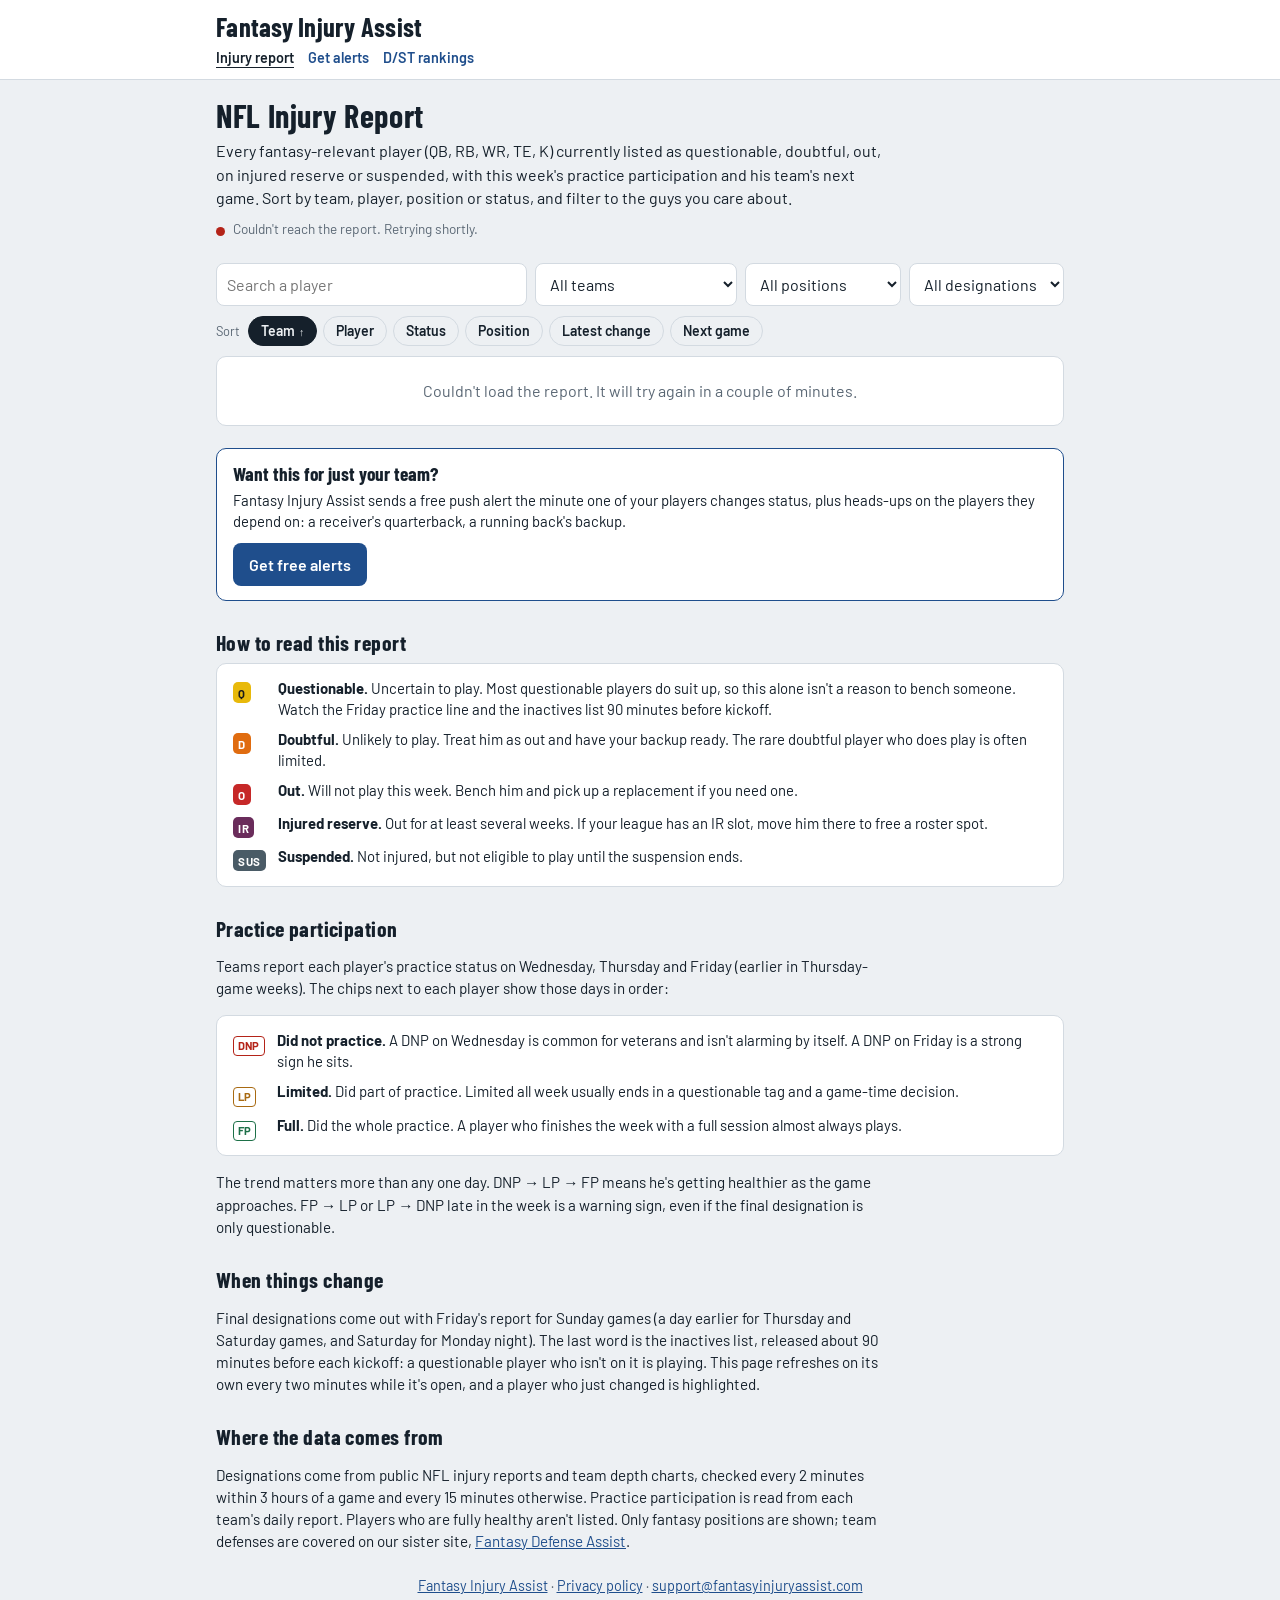
==== injuries.html @ 6bd16dbb "2.8.1" ====
<!DOCTYPE html>
<html lang="en">
<head>
<meta charset="utf-8">
<meta name="viewport" content="width=device-width, initial-scale=1, viewport-fit=cover">
<title>NFL Injury Report Today · Fantasy Injury Assist</title>
<meta name="description" content="Live NFL injury report for fantasy football: every questionable, doubtful, out and IR player, with practice participation and next game. Sort by team, player, position or status. Updates automatically.">
<link rel="canonical" href="https://fantasyinjuryassist.com/injuries.html">
<meta name="theme-color" content="#15202B">
<meta property="og:type" content="website">
<meta property="og:url" content="https://fantasyinjuryassist.com/injuries.html">
<meta property="og:title" content="NFL Injury Report · Fantasy Injury Assist">
<meta property="og:description" content="Every questionable, doubtful, out and IR fantasy player, with practice reports. Sort by team or player. Updates automatically.">
<meta property="og:image" content="https://fantasyinjuryassist.com/icons/og-image.png">
<meta property="og:image:width" content="1200">
<meta property="og:image:height" content="630">
<meta name="twitter:card" content="summary_large_image">
<meta name="google-adsense-account" content="ca-pub-5134360334819238">
<link rel="icon" type="image/svg+xml" href="icons/logo.svg">
<link rel="icon" type="image/png" href="icons/icon-96.png">
<link rel="apple-touch-icon" href="icons/apple-touch-icon.png">
<link rel="preconnect" href="https://fonts.googleapis.com">
<link rel="preconnect" href="https://fonts.gstatic.com" crossorigin>
<link href="https://fonts.googleapis.com/css2?family=Barlow+Condensed:wght@600;700&family=Barlow:wght@400;500;600&display=swap" rel="stylesheet">
<link rel="stylesheet" href="app.css">
<style>
  body{padding-bottom:24px}
  .wide{max-width:880px}
  .titlebar a{color:inherit;text-decoration:none}
  .topnav{display:flex;gap:14px;font-size:.9rem;font-weight:600;padding:0 0 10px}
  .topnav a{text-decoration:none}
  .topnav a[aria-current]{color:var(--ink);text-decoration:underline;text-underline-offset:4px}
  .ir-head h2{font-size:2rem;margin:18px 0 6px}
  .ir-head p{margin:0 0 10px;max-width:42em}
  .live{display:flex;align-items:center;gap:8px;font-size:.85rem;color:var(--muted);margin:6px 0 12px;flex-wrap:wrap}
  .dot{width:9px;height:9px;border-radius:50%;background:var(--act);flex:none}
  .dot.stale{background:var(--q)}
  .dot.err{background:var(--out)}
  .counts{display:flex;gap:6px;flex-wrap:wrap;margin:0 0 12px}
  .count{display:flex;align-items:center;gap:6px;background:var(--surface);border:1px solid var(--line);border-radius:8px;padding:5px 9px 5px 6px;font-size:.85rem;font-weight:600}
  .controls{display:grid;grid-template-columns:1fr 1fr;gap:8px;margin-bottom:8px}
  .controls input,.controls select{width:100%;padding:9px 10px;border:1.5px solid var(--line);border-radius:8px;background:var(--surface)}
  .controls .full{grid-column:1/-1}
  @media (min-width:700px){.controls{grid-template-columns:2fr 1.3fr 1fr 1fr}.controls .full{grid-column:auto}}
  .sortbar{display:flex;gap:6px;overflow-x:auto;padding:2px 0 10px;scrollbar-width:none;align-items:center}
  .sortbar::-webkit-scrollbar{display:none}
  .sortbar .lbl{font-size:.8rem;color:var(--muted);flex:none;margin-right:2px}
  .sortbar button{flex:none;border:1.5px solid var(--line);background:transparent;border-radius:999px;padding:4px 12px;font-weight:600;font-size:.88rem;white-space:nowrap}
  .sortbar button[aria-pressed="true"]{background:var(--ink);color:var(--bg);border-color:var(--ink)}
  .sortbar button .ar{display:inline-block;margin-left:4px;font-size:.75em}
  .list .grp{padding:8px 14px;background:var(--surface2);border-top:1px solid var(--line);font:700 1rem/1.1 var(--cond);letter-spacing:.03em;display:flex;justify-content:space-between;align-items:baseline}
  .list .grp:first-child{border-top:0;border-radius:10px 10px 0 0}
  .list .grp small{font:500 .78rem var(--body);color:var(--muted);letter-spacing:0}
  .pr{display:grid;grid-template-columns:auto 1fr auto;gap:2px 12px;align-items:center;padding:10px 14px;border-top:1px solid var(--line)}
  .list > .pr:first-child{border-top:0}
  .pr .nm{font-weight:600;line-height:1.2}
  .pr .nm small{font-weight:500;color:var(--muted);margin-left:4px}
  .pr .meta{grid-column:2/4;font-size:.82rem;color:var(--muted);display:flex;gap:10px;flex-wrap:wrap}
  .pr .when{font-size:.78rem;color:var(--muted);text-align:right;white-space:nowrap}
  .pr .st{grid-row:1/3}
  .pc{display:inline-flex;gap:3px}
  .pc span{font-size:.7rem;font-weight:700;border:1.5px solid var(--line);border-radius:4px;padding:1px 4px;letter-spacing:.02em}
  .pc .DNP{border-color:var(--out);color:var(--out)}
  .pc .LP{border-color:var(--q);color:var(--q)}
  .pc .FP{border-color:var(--act);color:var(--act)}
  .pr.fresh{animation:fresh 4s ease-out}
  @keyframes fresh{0%{background:color-mix(in srgb,var(--q) 28%,transparent)}100%{background:transparent}}
  .newtag{font-size:.65rem;font-weight:700;letter-spacing:.06em;color:var(--brand);border:1.5px solid var(--brand);border-radius:4px;padding:0 4px;margin-left:6px;vertical-align:1px}
  .empty{padding:22px 14px;text-align:center;color:var(--muted)}
  .legend{display:grid;gap:8px}
  .legend dl{margin:0;display:grid;grid-template-columns:auto 1fr;gap:8px 12px;align-items:start}
  .legend dt{padding-top:2px}
  .legend dd{margin:0;font-size:.93rem}
  .ctabox{background:var(--surface);border:1.5px solid var(--brand);border-radius:10px;padding:14px 16px;margin:22px 0}
  .ctabox h3{font:700 1.2rem/1.1 var(--cond);margin:0 0 6px}
  .ctabox p{margin:0 0 10px;font-size:.93rem}
  .ctabox .btn{text-decoration:none;display:inline-block}
  .prose p{font-size:.95rem;max-width:44em}
</style>
</head>
<body>
<header>
  <div class="wrap wide">
    <div class="titlebar"><h1><a href="./">Fantasy Injury Assist</a></h1></div>
    <nav class="topnav" aria-label="Site">
      <a href="injuries.html" aria-current="page">Injury report</a>
      <a href="./">Get alerts</a>
      <a href="https://fantasydefenseassist.com/">D/ST rankings</a>
    </nav>
  </div>
</header>

<main class="wrap wide">
  <section class="ir-head">
    <h2>NFL Injury Report</h2>
    <p>Every fantasy-relevant player (QB, RB, WR, TE, K) currently listed as questionable, doubtful, out, on injured reserve or suspended, with this week's practice participation and his team's next game. Sort by team, player, position or status, and filter to the guys you care about.</p>
    <div class="live" id="live"><span class="dot" id="dot"></span><span id="liveText">Loading the latest report…</span></div>
  </section>

  <div class="counts" id="counts" aria-label="Players by designation"></div>

  <div class="controls" role="search">
    <input id="q" class="full" type="search" placeholder="Search a player" aria-label="Search a player" autocomplete="off">
    <select id="team" aria-label="Team"><option value="">All teams</option></select>
    <select id="pos" aria-label="Position">
      <option value="">All positions</option><option>QB</option><option>RB</option><option>WR</option><option>TE</option><option>K</option>
    </select>
    <select id="status" aria-label="Designation">
      <option value="">All designations</option>
      <option value="GAME">Game-time (Q / D / O)</option>
      <option value="Q">Questionable</option><option value="D">Doubtful</option><option value="O">Out</option>
      <option value="IR">Injured reserve</option><option value="SUS">Suspended</option>
    </select>
  </div>

  <div class="sortbar" id="sortbar" role="group" aria-label="Sort by">
    <span class="lbl">Sort</span>
    <button data-sort="team">Team</button>
    <button data-sort="name">Player</button>
    <button data-sort="status">Status</button>
    <button data-sort="pos">Position</button>
    <button data-sort="since">Latest change</button>
    <button data-sort="game">Next game</button>
  </div>

  <div class="panel list" id="list" aria-live="polite"><div class="empty">Loading…</div></div>
  <noscript><p class="sub" style="margin-top:10px">The live report needs JavaScript turned on. The guide below explains every designation.</p></noscript>
  <p class="hint" id="shown"></p>

  <div class="ctabox">
    <h3>Want this for just your team?</h3>
    <p>Fantasy Injury Assist sends a free push alert the minute one of your players changes status, plus heads-ups on the players they depend on: a receiver's quarterback, a running back's backup.</p>
    <a class="btn" href="./">Get free alerts</a>
  </div>

  <section class="landing prose" aria-labelledby="howTitle" style="display:block">
    <h2 class="lh" id="howTitle">How to read this report</h2>
    <div class="legend panel" style="padding:14px 16px">
      <dl>
        <dt><span class="st Q sm">Q</span></dt><dd><b>Questionable.</b> Uncertain to play. Most questionable players do suit up, so this alone isn't a reason to bench someone. Watch the Friday practice line and the inactives list 90 minutes before kickoff.</dd>
        <dt><span class="st D sm">D</span></dt><dd><b>Doubtful.</b> Unlikely to play. Treat him as out and have your backup ready. The rare doubtful player who does play is often limited.</dd>
        <dt><span class="st O sm">O</span></dt><dd><b>Out.</b> Will not play this week. Bench him and pick up a replacement if you need one.</dd>
        <dt><span class="st IR sm">IR</span></dt><dd><b>Injured reserve.</b> Out for at least several weeks. If your league has an IR slot, move him there to free a roster spot.</dd>
        <dt><span class="st SUS sm">SUS</span></dt><dd><b>Suspended.</b> Not injured, but not eligible to play until the suspension ends.</dd>
      </dl>
    </div>

    <h2 class="lh">Practice participation</h2>
    <p>Teams report each player's practice status on Wednesday, Thursday and Friday (earlier in Thursday-game weeks). The chips next to each player show those days in order:</p>
    <div class="legend panel" style="padding:14px 16px">
      <dl>
        <dt><span class="pc"><span class="DNP">DNP</span></span></dt><dd><b>Did not practice.</b> A DNP on Wednesday is common for veterans and isn't alarming by itself. A DNP on Friday is a strong sign he sits.</dd>
        <dt><span class="pc"><span class="LP">LP</span></span></dt><dd><b>Limited.</b> Did part of practice. Limited all week usually ends in a questionable tag and a game-time decision.</dd>
        <dt><span class="pc"><span class="FP">FP</span></span></dt><dd><b>Full.</b> Did the whole practice. A player who finishes the week with a full session almost always plays.</dd>
      </dl>
    </div>
    <p>The trend matters more than any one day. DNP → LP → FP means he's getting healthier as the game approaches. FP → LP or LP → DNP late in the week is a warning sign, even if the final designation is only questionable.</p>

    <h2 class="lh">When things change</h2>
    <p>Final designations come out with Friday's report for Sunday games (a day earlier for Thursday and Saturday games, and Saturday for Monday night). The last word is the inactives list, released about 90 minutes before each kickoff: a questionable player who isn't on it is playing. This page refreshes on its own every two minutes while it's open, and a player who just changed is highlighted.</p>

    <h2 class="lh">Where the data comes from</h2>
    <p>Designations come from public NFL injury reports and team depth charts, checked every 2 minutes within 3 hours of a game and every 15 minutes otherwise. Practice participation is read from each team's daily report. Players who are fully healthy aren't listed. Only fantasy positions are shown; team defenses are covered on our sister site, <a href="https://fantasydefenseassist.com/">Fantasy Defense Assist</a>.</p>
  </section>

  <aside class="adwrap" id="adbox" hidden aria-label="Advertisement"></aside>

  <p class="foot sub"><a href="./">Fantasy Injury Assist</a> · <a href="privacy.html">Privacy policy</a> · <a href="mailto:support@fantasyinjuryassist.com">support@fantasyinjuryassist.com</a></p>
</main>

<script src="config.js"></script>
<script src="injuries.js"></script>
</body>
</html>
---- app.css ----
:root{
  --bg:#EDF0F3; --surface:#FFFFFF; --surface2:#F6F8FA; --ink:#15202B; --muted:#5A6774; --line:#D3DAE1;
  --brand:#1F4E8C; --brand-ink:#FFFFFF;
  --act:#1D7048; --q:#A86A12; --d:#B8511C; --out:#B42318; --ir:#6A2C5B; --sus:#3F4A55;
  --cond:"Barlow Condensed","Arial Narrow","Roboto Condensed",sans-serif;
  --body:"Barlow","Segoe UI",Roboto,Helvetica,Arial,sans-serif;
}
@media (prefers-color-scheme: dark){
  :root{
    --bg:#0E151D; --surface:#16202B; --surface2:#1B2733; --ink:#E5ECF2; --muted:#94A2B0; --line:#293746;
    --brand:#7FAFE6; --brand-ink:#0E151D;
    --act:#4FBF86; --q:#E0A93F; --d:#EB8750; --out:#F2685C; --ir:#C98AB9; --sus:#A7B3BF;
  }
}
*{box-sizing:border-box}
html,body{margin:0}
body{background:var(--bg);color:var(--ink);font:16px/1.45 var(--body);padding-bottom:calc(84px + env(safe-area-inset-bottom));-webkit-font-smoothing:antialiased}
button,input,select{font:inherit;color:inherit}
button{cursor:pointer}
a{color:var(--brand)}
:focus-visible{outline:3px solid var(--brand);outline-offset:2px}
[hidden]{display:none!important}
.wrap{max-width:640px;margin:0 auto;padding:0 16px}
header{background:var(--surface);border-bottom:1px solid var(--line);position:sticky;top:0;z-index:5;padding-top:env(safe-area-inset-top)}
.titlebar{display:flex;align-items:baseline;justify-content:space-between;padding:14px 0 8px}
h1{font:700 1.65rem/1 var(--cond);letter-spacing:.01em;margin:0}
.ver{font-size:.75rem;color:var(--muted)}
.tabs{display:flex;gap:6px;overflow-x:auto;padding:4px 0 10px;scrollbar-width:none}
.tabs::-webkit-scrollbar{display:none}
.tabs:empty{display:none}
.tab{flex:none;border:1.5px solid var(--line);background:transparent;border-radius:999px;padding:5px 14px;font-weight:600;font-size:.92rem;white-space:nowrap}
.tab[aria-selected="true"]{background:var(--ink);color:var(--bg);border-color:var(--ink)}
.tab.add{border-style:dashed;color:var(--muted)}
main{padding-top:14px}
h2{font:700 1.15rem/1.1 var(--cond);margin:22px 0 8px;letter-spacing:.02em}
h2:first-child{margin-top:4px}
.sub{color:var(--muted);font-size:.9rem;margin:0 0 10px}
.panel{background:var(--surface);border:1px solid var(--line);border-radius:10px}
.row{display:flex;gap:12px;align-items:center;padding:12px 14px;border-top:1px solid var(--line);width:100%;text-align:left;background:none;border-left:0;border-right:0;border-bottom:0}
.panel > .row:first-child{border-top:0}
.row.player{align-items:flex-start}
.who{flex:1;min-width:0}
.name{font-weight:600;line-height:1.2}
.meta{color:var(--muted);font-size:.85rem}
.links{margin-top:6px;display:grid;gap:4px}
.link{display:flex;align-items:center;gap:8px;font-size:.88rem;color:var(--muted)}
.link .arrow{font-family:var(--cond);font-weight:700;color:var(--ink);opacity:.55}
.link b{color:var(--ink);font-weight:500}
.tag{font-size:.75rem;border:1px solid var(--line);border-radius:4px;padding:0 5px;color:var(--muted);white-space:nowrap}
/* status badges: solid fill + letter, so color and shape both carry the meaning */
.st{font:700 .85rem/1 var(--body);letter-spacing:.06em;min-width:2.3em;text-align:center;padding:6px 7px 5px;border-radius:5px;border:0;color:#fff;flex:none}
.st.ACT{background:#1E8A54}
.st.Q{background:#E8B90B;color:#1B1B1B}
.st.D{background:#E06C10}
.st.O{background:#C62828}
.st.IR{background:#6A2C5B}
.st.SUS{background:#4A5B66}
.st.T{background:transparent;color:var(--muted);border:1.5px solid var(--line)}
.st.sm{font-size:.72rem;padding:4px 5px 3px;min-width:2.1em}
.btn{border:0;border-radius:8px;padding:10px 16px;font-weight:600;background:var(--brand);color:var(--brand-ink)}
.btn.ghost{background:transparent;color:var(--ink);border:1.5px solid var(--line)}
.btn.danger{background:transparent;color:var(--out);border:1.5px solid var(--out)}
.btn.small{padding:6px 11px;font-size:.88rem}
.btn[disabled]{opacity:.5;cursor:default}
.actions{display:flex;gap:8px;flex-wrap:wrap;margin:12px 0}
.empty{padding:28px 18px;text-align:center}
.empty p{margin:0 0 14px;color:var(--muted)}
label.f{display:block;font-size:.85rem;font-weight:600;margin:12px 0 4px}
input[type=text],input[type=email],input[type=time],input[type=search],select{width:100%;padding:9px 10px;border:1.5px solid var(--line);border-radius:8px;background:var(--surface2)}
.grid2{display:grid;grid-template-columns:1fr 1fr;gap:8px}
.hint{font-size:.8rem;color:var(--muted);margin-top:4px}
.err{color:var(--out);font-size:.88rem;margin-top:6px}
.seg{display:flex;border:1.5px solid var(--line);border-radius:8px;overflow:hidden}
.seg button{flex:1;border:0;background:transparent;padding:8px 6px;font-weight:600;font-size:.9rem;border-left:1.5px solid var(--line)}
.seg button:first-child{border-left:0}
.seg button[aria-pressed="true"]{background:var(--ink);color:var(--bg)}
.setting{padding:14px}
.setting + .setting{border-top:1px solid var(--line)}
.setting .top{display:flex;justify-content:space-between;align-items:center;gap:12px}
.setting .t{font-weight:600}
.switch{appearance:none;-webkit-appearance:none;width:46px;height:28px;border-radius:999px;background:var(--line);position:relative;flex:none;cursor:pointer;border:0;margin:0}
.switch::after{content:"";position:absolute;top:3px;left:3px;width:22px;height:22px;border-radius:50%;background:#fff;transition:left .15s}
.switch:checked{background:var(--brand)}
.switch:checked::after{left:21px}
.tx{display:flex;align-items:center;gap:12px;margin-top:10px}
.tx output{font:700 1.5rem/1 var(--cond);min-width:3.6em}
input[type=range]{flex:1;accent-color:var(--brand)}
.alert{padding:12px 14px;border-top:1px solid var(--line)}
.alert:first-child{border-top:0}
.alert .head{display:flex;gap:10px;align-items:center}
.alert .ttl{font-weight:600;flex:1}
.alert .time{font-size:.78rem;color:var(--muted);white-space:nowrap}
.alert ul{margin:6px 0 0;padding-left:0;list-style:none;display:grid;gap:4px}
.alert li{font-size:.92rem}
.alert li .tm{font-weight:600}
.held{font-size:.78rem;color:var(--muted);margin-top:4px}
.bannerbox{margin-top:12px;padding:12px 14px;border-radius:10px;border:1.5px solid var(--brand);background:var(--surface);display:flex;gap:12px;align-items:center;justify-content:space-between}
.results{margin-top:8px;max-height:300px;overflow-y:auto}
.results .row{padding:9px 10px}
nav.bottom{position:fixed;left:0;right:0;bottom:0;background:var(--surface);border-top:1px solid var(--line);padding-bottom:env(safe-area-inset-bottom);z-index:5}
nav.bottom .wrap{display:flex}
nav.bottom button{flex:1;background:none;border:0;padding:12px 4px 14px;font:600 1rem/1 var(--cond);letter-spacing:.03em;color:var(--muted);position:relative}
nav.bottom button[aria-current="page"]{color:var(--ink)}
nav.bottom button[aria-current="page"]::before{content:"";position:absolute;top:0;left:25%;right:25%;height:3px;background:var(--ink);border-radius:0 0 3px 3px}
dialog{border:0;border-radius:14px;padding:0;width:min(560px,calc(100% - 24px));max-height:calc(100% - 40px);background:var(--surface);color:var(--ink)}
dialog::backdrop{background:rgba(10,15,20,.55)}
.dlg{padding:18px 18px 16px}
.dlg h3{font:700 1.3rem/1.1 var(--cond);margin:0 0 4px;padding-right:30px}
.dlg .close{float:right;background:none;border:0;font-size:1.5rem;line-height:1;color:var(--muted);padding:2px 6px}
.toast{position:fixed;left:50%;top:10px;transform:translate(-50%,-160%);width:min(440px,calc(100% - 20px));background:var(--ink);color:var(--bg);border-radius:14px;padding:12px 14px;z-index:20;transition:transform .35s cubic-bezier(.2,.8,.2,1)}
.toast.show{transform:translate(-50%,0)}
.toast .ttl{font-weight:600}
.toast .body{font-size:.9rem}
.note{font-size:.88rem;color:var(--muted);padding:12px 14px}
@media (prefers-reduced-motion: reduce){.toast,.switch::after{transition:none}}
/* lineup grid: slot | player | status */
.lineup{overflow:visible}
.lrow{display:grid;grid-template-columns:88px 1fr 44px 34px;gap:8px;align-items:start;padding:7px 10px;border-top:1px solid var(--line)}
.lrow:first-child{border-top:0}
.lrow .slotsel{padding:8px 6px;font:700 .9rem/1 var(--cond);letter-spacing:.03em}
.lname{position:relative;min-width:0}
.lname input{padding:8px 10px}
.pbtn{display:block;width:100%;text-align:left;background:none;border:0;padding:6px 2px;min-height:36px}
.pbtn .name{font-weight:600}
.lk{display:block;font-size:.8rem;color:var(--muted);margin-top:2px}
.lst{display:flex;justify-content:flex-end;padding-top:5px}
.gres{position:absolute;left:0;right:0;top:calc(100% + 4px);z-index:4;max-height:260px;overflow-y:auto;box-shadow:0 8px 24px rgba(0,0,0,.18)}
.gres .row{padding:8px 10px}
.addrow{justify-content:center;color:var(--brand);font-weight:600}
/* snappier taps */
button,select,input,a{touch-action:manipulation;-webkit-tap-highlight-color:transparent}
.btn:active,.tab:active,.row:active,.pbtn:active,.seg button:active{opacity:.65}
.busy{opacity:.6;pointer-events:none}
.btn.busy::after{content:"";display:inline-block;width:.8em;height:.8em;margin-left:.5em;border:2px solid currentColor;border-right-color:transparent;border-radius:50%;vertical-align:-1px;animation:spin .7s linear infinite}
@keyframes spin{to{transform:rotate(360deg)}}
/* sign-in sent */
.sent{text-align:center}
.sent .check{width:52px;height:52px;margin:6px auto 4px;border-radius:50%;border:3px solid var(--act);color:var(--act);font:700 1.7rem/46px var(--body)}
.sent .actions{justify-content:center}
@media (prefers-reduced-motion: reduce){.btn.busy::after{animation:none}}
/* injury notes */
.pnote{display:block;margin-top:8px;padding:9px 11px;background:var(--surface2);border-left:3px solid var(--line);border-radius:0 8px 8px 0;font-size:.9rem;line-height:1.35}
.pnote .when{display:block;margin-top:4px;font-size:.75rem;color:var(--muted)}
.rnote{display:block;margin-top:3px;font-size:.78rem;line-height:1.3;color:var(--muted)}
.linkrow{align-items:flex-start}
.linkrow .pnote{margin-top:6px}
/* league sync */
.syncbar{font-size:.85rem;color:var(--muted);margin:0 2px 10px;line-height:1.5}
.syncbar .warn,.note .warn,.syncbar.warn{color:var(--out)}
.linkbtn{background:none;border:0;padding:0 2px;color:var(--brand);font-weight:600;font-size:inherit;text-decoration:underline}
.lineup.locked .slotsel{opacity:.85;cursor:default;background:transparent}
.howto{margin-top:12px;font-size:.88rem}
.howto summary{cursor:pointer;color:var(--brand);font-weight:600}
.howto ol{padding-left:20px;margin:8px 0}
.howto li{margin:4px 0}
.stepnum{margin:16px 0 2px;font:700 .8rem/1 var(--body);letter-spacing:.06em;text-transform:uppercase;color:var(--muted)}
.tipbox{margin:6px 0 4px;padding:10px 12px;border-radius:8px;background:var(--surface2);font-size:.88rem}
.warnbox{margin:6px 0 4px;padding:10px 12px;border-radius:8px;border:1.5px solid var(--out);font-size:.88rem}
.howto p{margin:6px 0;font-size:.88rem}
.otp{font:600 1.4rem/1 var(--body);letter-spacing:.3em;text-align:center}
/* practice participation */
.prac{display:block;margin-top:5px;font-size:.82rem;color:var(--muted)}
.prac b{font-weight:700;color:var(--ink)}
.prac .p-DNP{color:var(--out)}
.prac .p-LP{color:var(--d)}
.prac .p-FP{color:var(--act)}

/* 2.6.0: spam reminder, alert day headers, older-alerts expander */
.spam{margin:14px 0 10px;padding:12px 14px;border:2px solid var(--q);border-radius:10px;background:var(--surface2);text-align:left;font-size:.92rem;line-height:1.4}
.spam b:first-child{display:block;font-size:1rem;margin-bottom:3px}
.dayhead{padding:10px 14px 6px;font:700 .82rem/1 var(--cond);letter-spacing:.06em;text-transform:uppercase;color:var(--muted);background:var(--surface2);border-top:1px solid var(--line)}
.panel > .dayhead:first-child{border-top:0;border-radius:10px 10px 0 0}
.dayhead + .alert{border-top:0}
.older{display:block;width:100%;padding:12px 14px;border:0;border-top:1px solid var(--line);background:none;color:var(--brand);font-weight:600;text-align:center;border-radius:0 0 10px 10px}

/* 2.7.0: public landing page (hidden once signed in) and the website ad slot */
.in .landing{display:none}
.hero{padding-top:18px}
.hero .kicker{margin:0;font:700 .85rem/1 var(--cond);letter-spacing:.08em;text-transform:uppercase;color:var(--brand)}
.hero h2{font:700 2.6rem/1 var(--cond);margin:6px 0 10px;letter-spacing:.01em}
.hero .lead{font-size:1.08rem;margin:0 0 16px;max-width:36em}
.cta{display:flex;gap:10px;flex-wrap:wrap;margin-bottom:18px}
.cta .btn,.feat .btn{text-decoration:none;display:inline-block}
.demo{max-width:560px}
.demo .alert:first-child{border-top:0}
.landing .lh{font-size:1.35rem;margin-top:30px}
.features{display:grid;grid-template-columns:repeat(auto-fit,minmax(240px,1fr));gap:12px}
.feat{background:var(--surface);border:1px solid var(--line);border-radius:10px;padding:14px 16px}
.feat h3{font:700 1.1rem/1.1 var(--cond);margin:0 0 6px;letter-spacing:.02em}
.feat p{margin:0 0 8px;font-size:.93rem}
.feat p:last-child{margin-bottom:0}
.steps{margin:0;padding-left:22px;display:grid;gap:6px}
.faq details{background:var(--surface);border:1px solid var(--line);border-radius:10px;padding:0 14px;margin-bottom:8px}
.faq summary{padding:12px 0;font-weight:600;cursor:pointer}
.faq details p{margin:0 0 12px;font-size:.93rem}
.foot{margin:24px 0 8px;text-align:center}
.adwrap{margin-top:22px;margin-bottom:8px;min-height:0}
.adlabel{font-size:.7rem;letter-spacing:.08em;text-transform:uppercase;color:var(--muted);text-align:center;margin-bottom:4px}

/* 2.7.2: sister-site line at the bottom of the app (signed in only) */
.xpromo{display:none;margin:22px auto 8px;text-align:center;font-size:.85rem;color:var(--muted)}
.in .xpromo{display:block}

/* 2.8.0: per-player snooze bell */
.bell{display:flex;align-items:center;justify-content:center;width:34px;height:36px;margin-top:2px;padding:0;border:0;border-radius:8px;background:none;color:var(--muted);cursor:pointer}
.bell:hover{background:var(--surface2)}
.bell:active{opacity:.65}
.bell:focus-visible{outline:2px solid var(--brand);outline-offset:1px}
.bell.off{color:var(--ink)}
.lrow.quiet .pbtn .name,.lrow.quiet .lst{opacity:.55}
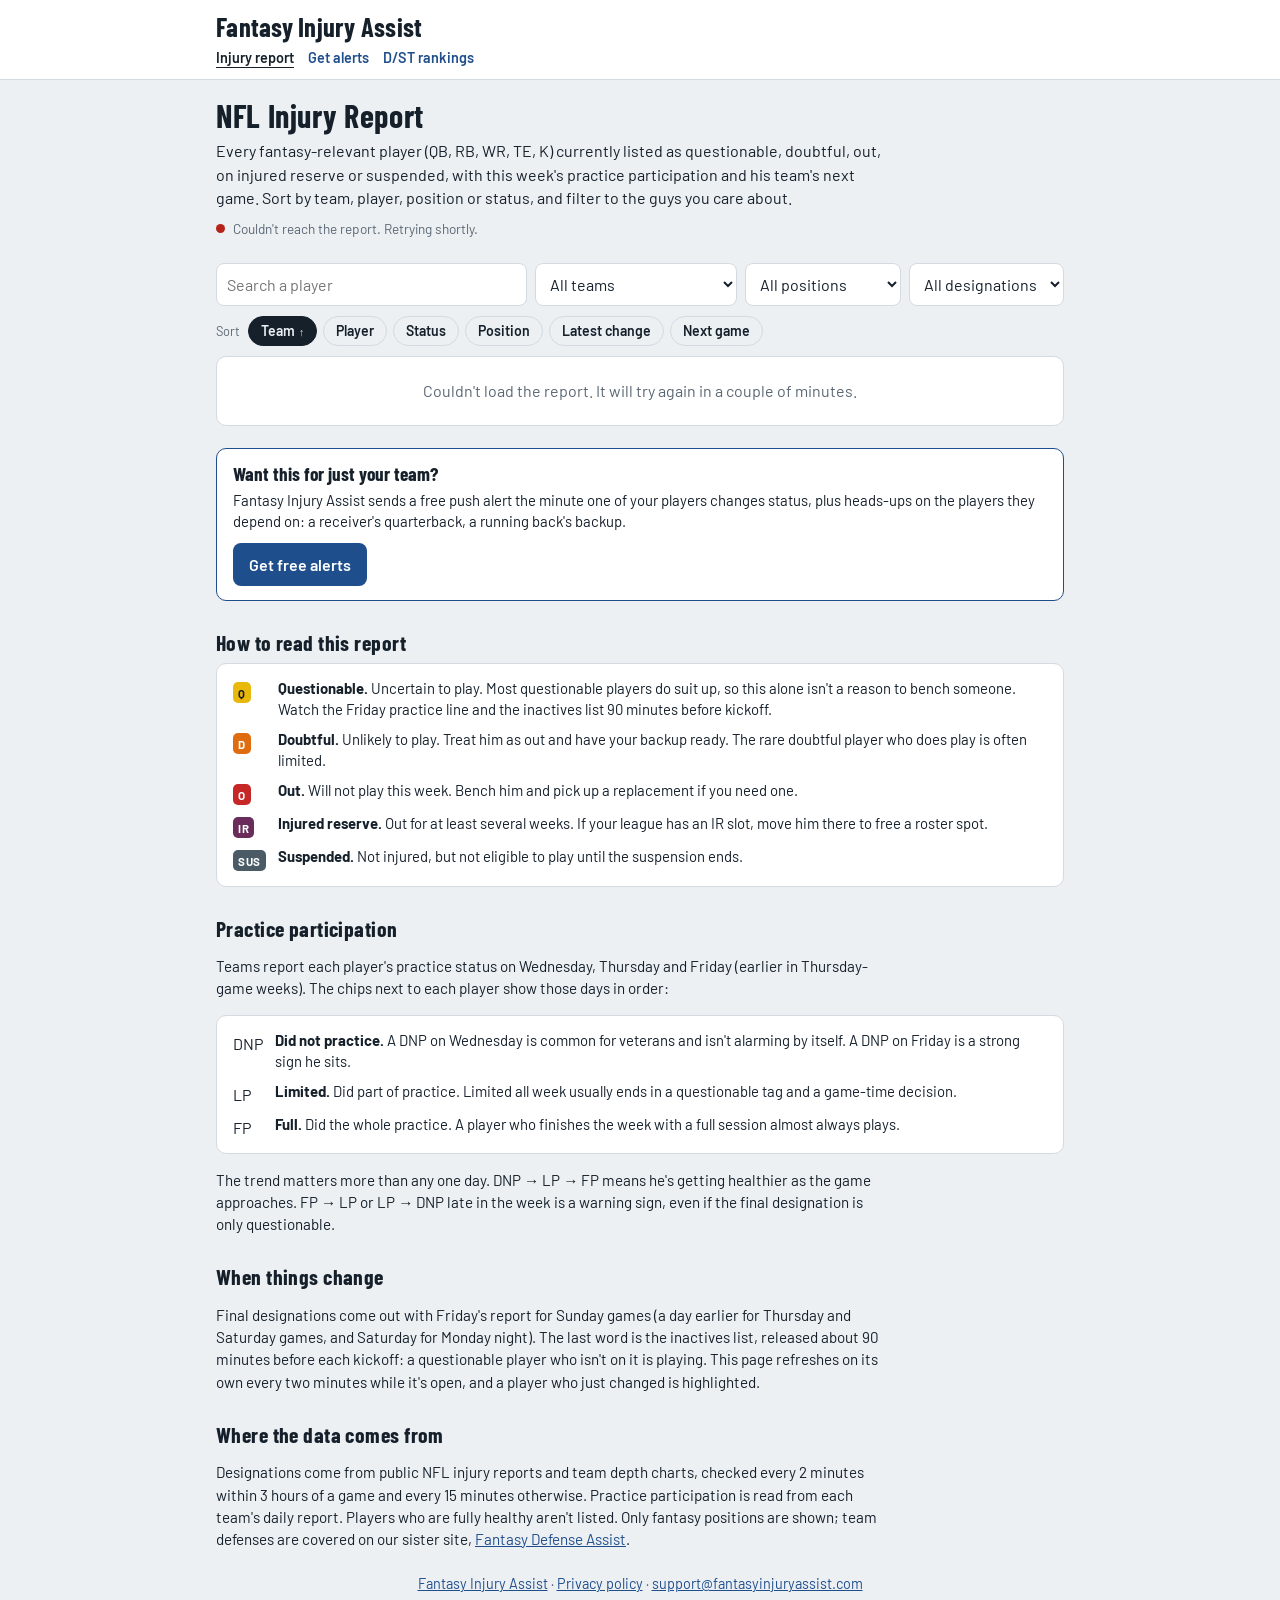
==== commit d9e23e44: "2.8.2" ====
--- a/injuries.html
+++ b/injuries.html
@@ -32,41 +32,6 @@
   .topnav a[aria-current]{color:var(--ink);text-decoration:underline;text-underline-offset:4px}
   .ir-head h2{font-size:2rem;margin:18px 0 6px}
   .ir-head p{margin:0 0 10px;max-width:42em}
-  .live{display:flex;align-items:center;gap:8px;font-size:.85rem;color:var(--muted);margin:6px 0 12px;flex-wrap:wrap}
-  .dot{width:9px;height:9px;border-radius:50%;background:var(--act);flex:none}
-  .dot.stale{background:var(--q)}
-  .dot.err{background:var(--out)}
-  .counts{display:flex;gap:6px;flex-wrap:wrap;margin:0 0 12px}
-  .count{display:flex;align-items:center;gap:6px;background:var(--surface);border:1px solid var(--line);border-radius:8px;padding:5px 9px 5px 6px;font-size:.85rem;font-weight:600}
-  .controls{display:grid;grid-template-columns:1fr 1fr;gap:8px;margin-bottom:8px}
-  .controls input,.controls select{width:100%;padding:9px 10px;border:1.5px solid var(--line);border-radius:8px;background:var(--surface)}
-  .controls .full{grid-column:1/-1}
-  @media (min-width:700px){.controls{grid-template-columns:2fr 1.3fr 1fr 1fr}.controls .full{grid-column:auto}}
-  .sortbar{display:flex;gap:6px;overflow-x:auto;padding:2px 0 10px;scrollbar-width:none;align-items:center}
-  .sortbar::-webkit-scrollbar{display:none}
-  .sortbar .lbl{font-size:.8rem;color:var(--muted);flex:none;margin-right:2px}
-  .sortbar button{flex:none;border:1.5px solid var(--line);background:transparent;border-radius:999px;padding:4px 12px;font-weight:600;font-size:.88rem;white-space:nowrap}
-  .sortbar button[aria-pressed="true"]{background:var(--ink);color:var(--bg);border-color:var(--ink)}
-  .sortbar button .ar{display:inline-block;margin-left:4px;font-size:.75em}
-  .list .grp{padding:8px 14px;background:var(--surface2);border-top:1px solid var(--line);font:700 1rem/1.1 var(--cond);letter-spacing:.03em;display:flex;justify-content:space-between;align-items:baseline}
-  .list .grp:first-child{border-top:0;border-radius:10px 10px 0 0}
-  .list .grp small{font:500 .78rem var(--body);color:var(--muted);letter-spacing:0}
-  .pr{display:grid;grid-template-columns:auto 1fr auto;gap:2px 12px;align-items:center;padding:10px 14px;border-top:1px solid var(--line)}
-  .list > .pr:first-child{border-top:0}
-  .pr .nm{font-weight:600;line-height:1.2}
-  .pr .nm small{font-weight:500;color:var(--muted);margin-left:4px}
-  .pr .meta{grid-column:2/4;font-size:.82rem;color:var(--muted);display:flex;gap:10px;flex-wrap:wrap}
-  .pr .when{font-size:.78rem;color:var(--muted);text-align:right;white-space:nowrap}
-  .pr .st{grid-row:1/3}
-  .pc{display:inline-flex;gap:3px}
-  .pc span{font-size:.7rem;font-weight:700;border:1.5px solid var(--line);border-radius:4px;padding:1px 4px;letter-spacing:.02em}
-  .pc .DNP{border-color:var(--out);color:var(--out)}
-  .pc .LP{border-color:var(--q);color:var(--q)}
-  .pc .FP{border-color:var(--act);color:var(--act)}
-  .pr.fresh{animation:fresh 4s ease-out}
-  @keyframes fresh{0%{background:color-mix(in srgb,var(--q) 28%,transparent)}100%{background:transparent}}
-  .newtag{font-size:.65rem;font-weight:700;letter-spacing:.06em;color:var(--brand);border:1.5px solid var(--brand);border-radius:4px;padding:0 4px;margin-left:6px;vertical-align:1px}
-  .empty{padding:22px 14px;text-align:center;color:var(--muted)}
   .legend{display:grid;gap:8px}
   .legend dl{margin:0;display:grid;grid-template-columns:auto 1fr;gap:8px 12px;align-items:start}
   .legend dt{padding-top:2px}
@@ -94,38 +59,10 @@
   <section class="ir-head">
     <h2>NFL Injury Report</h2>
     <p>Every fantasy-relevant player (QB, RB, WR, TE, K) currently listed as questionable, doubtful, out, on injured reserve or suspended, with this week's practice participation and his team's next game. Sort by team, player, position or status, and filter to the guys you care about.</p>
-    <div class="live" id="live"><span class="dot" id="dot"></span><span id="liveText">Loading the latest report…</span></div>
   </section>
 
-  <div class="counts" id="counts" aria-label="Players by designation"></div>
-
-  <div class="controls" role="search">
-    <input id="q" class="full" type="search" placeholder="Search a player" aria-label="Search a player" autocomplete="off">
-    <select id="team" aria-label="Team"><option value="">All teams</option></select>
-    <select id="pos" aria-label="Position">
-      <option value="">All positions</option><option>QB</option><option>RB</option><option>WR</option><option>TE</option><option>K</option>
-    </select>
-    <select id="status" aria-label="Designation">
-      <option value="">All designations</option>
-      <option value="GAME">Game-time (Q / D / O)</option>
-      <option value="Q">Questionable</option><option value="D">Doubtful</option><option value="O">Out</option>
-      <option value="IR">Injured reserve</option><option value="SUS">Suspended</option>
-    </select>
-  </div>
-
-  <div class="sortbar" id="sortbar" role="group" aria-label="Sort by">
-    <span class="lbl">Sort</span>
-    <button data-sort="team">Team</button>
-    <button data-sort="name">Player</button>
-    <button data-sort="status">Status</button>
-    <button data-sort="pos">Position</button>
-    <button data-sort="since">Latest change</button>
-    <button data-sort="game">Next game</button>
-  </div>
-
-  <div class="panel list" id="list" aria-live="polite"><div class="empty">Loading…</div></div>
+  <div id="report"></div>
   <noscript><p class="sub" style="margin-top:10px">The live report needs JavaScript turned on. The guide below explains every designation.</p></noscript>
-  <p class="hint" id="shown"></p>
 
   <div class="ctabox">
     <h3>Want this for just your team?</h3>
@@ -170,5 +107,25 @@
 
 <script src="config.js"></script>
 <script src="injuries.js"></script>
+<script>
+  InjuryReport.create({ urlState: true }).attach(document.getElementById("report"));
+  // One ad, created once and never re-rendered. Never in the Google Play app.
+  (function () {
+    var CFG = window.FIT_CONFIG || {}, play = false;
+    try {
+      if (document.referrer.indexOf("android-app://") === 0) sessionStorage.setItem("fit-play", "1");
+      play = sessionStorage.getItem("fit-play") === "1";
+    } catch (e) { /* ignore */ }
+    if (!CFG.ADSENSE_CLIENT || !CFG.ADSENSE_SLOT || play) return;
+    var box = document.getElementById("adbox");
+    box.innerHTML = '<div class="adlabel">Advertisement</div><ins class="adsbygoogle" style="display:block" data-ad-client="' + CFG.ADSENSE_CLIENT + '" data-ad-slot="' + CFG.ADSENSE_SLOT + '" data-ad-format="auto" data-full-width-responsive="true"></ins>';
+    box.hidden = false;
+    var js = document.createElement("script");
+    js.async = true; js.crossOrigin = "anonymous";
+    js.src = "https://pagead2.googlesyndication.com/pagead/js/adsbygoogle.js?client=" + encodeURIComponent(CFG.ADSENSE_CLIENT);
+    document.head.appendChild(js);
+    try { (window.adsbygoogle = window.adsbygoogle || []).push({}); } catch (e) { /* ad blocker */ }
+  })();
+</script>
 </body>
 </html>
--- a/app.css
+++ b/app.css
@@ -208,3 +208,50 @@
 .bell:focus-visible{outline:2px solid var(--brand);outline-offset:1px}
 .bell.off{color:var(--ink)}
 .lrow.quiet .pbtn .name,.lrow.quiet .lst{opacity:.55}
+
+/* 2.8.2: NFL injury report (injuries.html and the in-app Injuries tab), see injuries.js */
+.irep .live{display:flex;align-items:flex-start;gap:8px;font-size:.85rem;color:var(--muted);margin:6px 0 12px;}
+.irep .dot{width:9px;height:9px;border-radius:50%;background:var(--act);flex:none;margin-top:.35em}
+.irep .dot.stale{background:var(--q)}
+.irep .dot.err{background:var(--out)}
+.irep .counts{display:flex;gap:6px;flex-wrap:wrap;margin:0 0 12px}
+.irep .count{display:flex;align-items:center;gap:6px;background:var(--surface);border:1px solid var(--line);border-radius:8px;padding:5px 9px 5px 6px;font-size:.85rem;font-weight:600}
+.irep .controls{display:grid;grid-template-columns:1fr 1fr;gap:8px;margin-bottom:8px}
+.irep .controls input,.irep .controls select{width:100%;padding:9px 10px;border:1.5px solid var(--line);border-radius:8px;background:var(--surface)}
+.irep .controls .full{grid-column:1/-1}
+@media (min-width:700px){.wide .irep .controls{grid-template-columns:2fr 1.3fr 1fr 1fr}.wide .irep .controls .full{grid-column:auto}}
+.irep .sortbar{display:flex;gap:6px;overflow-x:auto;padding:2px 0 10px;scrollbar-width:none;align-items:center}
+.irep .sortbar::-webkit-scrollbar{display:none}
+.irep .sortbar .lbl{font-size:.8rem;color:var(--muted);flex:none;margin-right:2px}
+.irep .sortbar button{flex:none;border:1.5px solid var(--line);background:transparent;border-radius:999px;padding:4px 12px;font-weight:600;font-size:.88rem;white-space:nowrap}
+.irep .sortbar button[aria-pressed="true"]{background:var(--ink);color:var(--bg);border-color:var(--ink)}
+.irep .sortbar button .ar{display:inline-block;margin-left:4px;font-size:.75em}
+.irep .list .grp{padding:8px 14px;background:var(--surface2);border-top:1px solid var(--line);font:700 1rem/1.1 var(--cond);letter-spacing:.03em;display:flex;justify-content:space-between;align-items:baseline}
+.irep .list .grp:first-child{border-top:0;border-radius:10px 10px 0 0}
+.irep .list .grp small{font:500 .78rem var(--body);color:var(--muted);letter-spacing:0}
+.irep .pr{display:grid;grid-template-columns:auto 1fr auto;gap:2px 12px;align-items:center;padding:10px 14px;border-top:1px solid var(--line)}
+.irep .list > .pr:first-child{border-top:0}
+.irep .pr .nm{font-weight:600;line-height:1.2}
+.irep .pr .nm small{font-weight:500;color:var(--muted);margin-left:4px}
+.irep .pr .meta{grid-column:2/4;font-size:.82rem;color:var(--muted);display:flex;gap:10px;flex-wrap:wrap}
+.irep .pr .when{font-size:.78rem;color:var(--muted);text-align:right;white-space:nowrap}
+.irep .pr .st{grid-row:1/3}
+.irep .pc{display:inline-flex;gap:3px}
+.irep .pc span{font-size:.7rem;font-weight:700;border:1.5px solid var(--line);border-radius:4px;padding:1px 4px;letter-spacing:.02em}
+.irep .pc .DNP{border-color:var(--out);color:var(--out)}
+.irep .pc .LP{border-color:var(--q);color:var(--q)}
+.irep .pc .FP{border-color:var(--act);color:var(--act)}
+.irep .pr.fresh{animation:fresh 4s ease-out}
+@keyframes fresh{0%{background:color-mix(in srgb,var(--q) 28%,transparent)}100%{background:transparent}}
+.irep .tag{font-size:.65rem;font-weight:700;letter-spacing:.06em;border:1.5px solid;border-radius:4px;padding:0 4px;margin-left:6px;vertical-align:1px}
+.irep .empty{padding:22px 14px;text-align:center;color:var(--muted)}
+.irep .newtag{color:var(--brand)}
+.irep .yourtag{color:var(--ink);background:var(--surface2)}
+.irep .pr.mine{box-shadow:inset 4px 0 0 var(--ink)}
+.irep .myteams{font-weight:600;color:var(--ink)}
+.irep .pr .when span{font-size:.9em}
+.irep .sortbar .minechip{margin-right:6px}
+.irep .sortbar .minechip[aria-pressed="true"]{background:var(--brand);border-color:var(--brand);color:var(--brand-ink)}
+.irep .empty{padding:22px 14px}
+.irep .list{margin-bottom:4px}
+.reportlinks{font-size:.85rem;margin:14px 0 0}
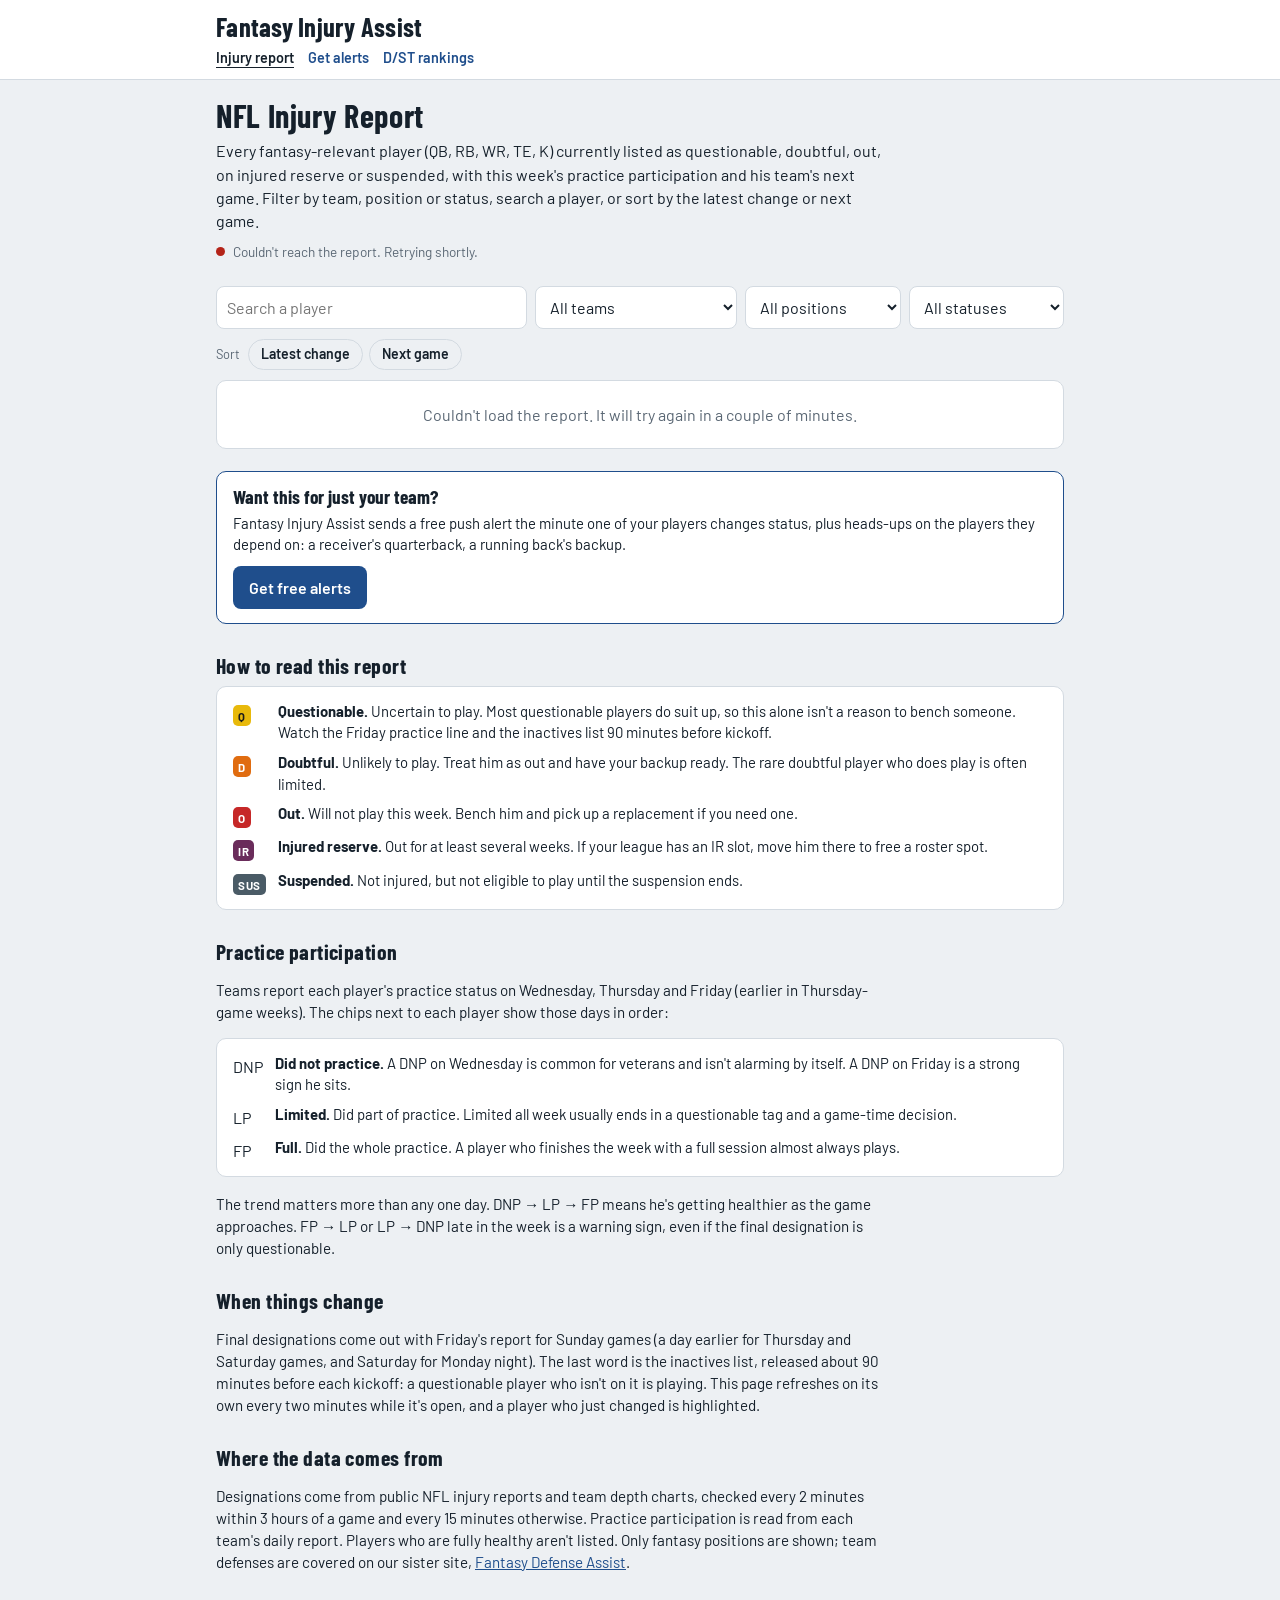
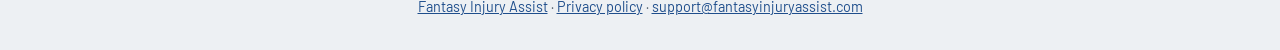
==== commit e1c56b08: "2.8.3" ====
--- a/injuries.html
+++ b/injuries.html
@@ -4,13 +4,13 @@
 <meta charset="utf-8">
 <meta name="viewport" content="width=device-width, initial-scale=1, viewport-fit=cover">
 <title>NFL Injury Report Today · Fantasy Injury Assist</title>
-<meta name="description" content="Live NFL injury report for fantasy football: every questionable, doubtful, out and IR player, with practice participation and next game. Sort by team, player, position or status. Updates automatically.">
+<meta name="description" content="Live NFL injury report for fantasy football: every questionable, doubtful, out and IR player, with practice participation and next game. Filter by team, position or status. Updates automatically.">
 <link rel="canonical" href="https://fantasyinjuryassist.com/injuries.html">
 <meta name="theme-color" content="#15202B">
 <meta property="og:type" content="website">
 <meta property="og:url" content="https://fantasyinjuryassist.com/injuries.html">
 <meta property="og:title" content="NFL Injury Report · Fantasy Injury Assist">
-<meta property="og:description" content="Every questionable, doubtful, out and IR fantasy player, with practice reports. Sort by team or player. Updates automatically.">
+<meta property="og:description" content="Every questionable, doubtful, out and IR fantasy player, with practice reports. Filter by team, position or status. Updates automatically.">
 <meta property="og:image" content="https://fantasyinjuryassist.com/icons/og-image.png">
 <meta property="og:image:width" content="1200">
 <meta property="og:image:height" content="630">
@@ -58,7 +58,7 @@
 <main class="wrap wide">
   <section class="ir-head">
     <h2>NFL Injury Report</h2>
-    <p>Every fantasy-relevant player (QB, RB, WR, TE, K) currently listed as questionable, doubtful, out, on injured reserve or suspended, with this week's practice participation and his team's next game. Sort by team, player, position or status, and filter to the guys you care about.</p>
+    <p>Every fantasy-relevant player (QB, RB, WR, TE, K) currently listed as questionable, doubtful, out, on injured reserve or suspended, with this week's practice participation and his team's next game. Filter by team, position or status, search a player, or sort by the latest change or next game.</p>
   </section>
 
   <div id="report"></div>
--- a/app.css
+++ b/app.css
@@ -220,7 +220,8 @@
 .irep .controls input,.irep .controls select{width:100%;padding:9px 10px;border:1.5px solid var(--line);border-radius:8px;background:var(--surface)}
 .irep .controls .full{grid-column:1/-1}
 @media (min-width:700px){.wide .irep .controls{grid-template-columns:2fr 1.3fr 1fr 1fr}.wide .irep .controls .full{grid-column:auto}}
-.irep .sortbar{display:flex;gap:6px;overflow-x:auto;padding:2px 0 10px;scrollbar-width:none;align-items:center}
+.irep .sortbar{display:flex;gap:8px 14px;flex-wrap:wrap;padding:2px 0 10px;align-items:center}
+.irep .chipgrp{display:flex;gap:6px;flex-wrap:wrap;align-items:center}
 .irep .sortbar::-webkit-scrollbar{display:none}
 .irep .sortbar .lbl{font-size:.8rem;color:var(--muted);flex:none;margin-right:2px}
 .irep .sortbar button{flex:none;border:1.5px solid var(--line);background:transparent;border-radius:999px;padding:4px 12px;font-weight:600;font-size:.88rem;white-space:nowrap}
@@ -249,8 +250,9 @@
 .irep .yourtag{color:var(--ink);background:var(--surface2)}
 .irep .pr.mine{box-shadow:inset 4px 0 0 var(--ink)}
 .irep .myteams{font-weight:600;color:var(--ink)}
+.irep .pr.linked{box-shadow:inset 4px 0 0 var(--muted)}
+.irep .linktag{color:var(--muted);border-style:dashed}
 .irep .pr .when span{font-size:.9em}
-.irep .sortbar .minechip{margin-right:6px}
 .irep .sortbar .minechip[aria-pressed="true"]{background:var(--brand);border-color:var(--brand);color:var(--brand-ink)}
 .irep .empty{padding:22px 14px}
 .irep .list{margin-bottom:4px}
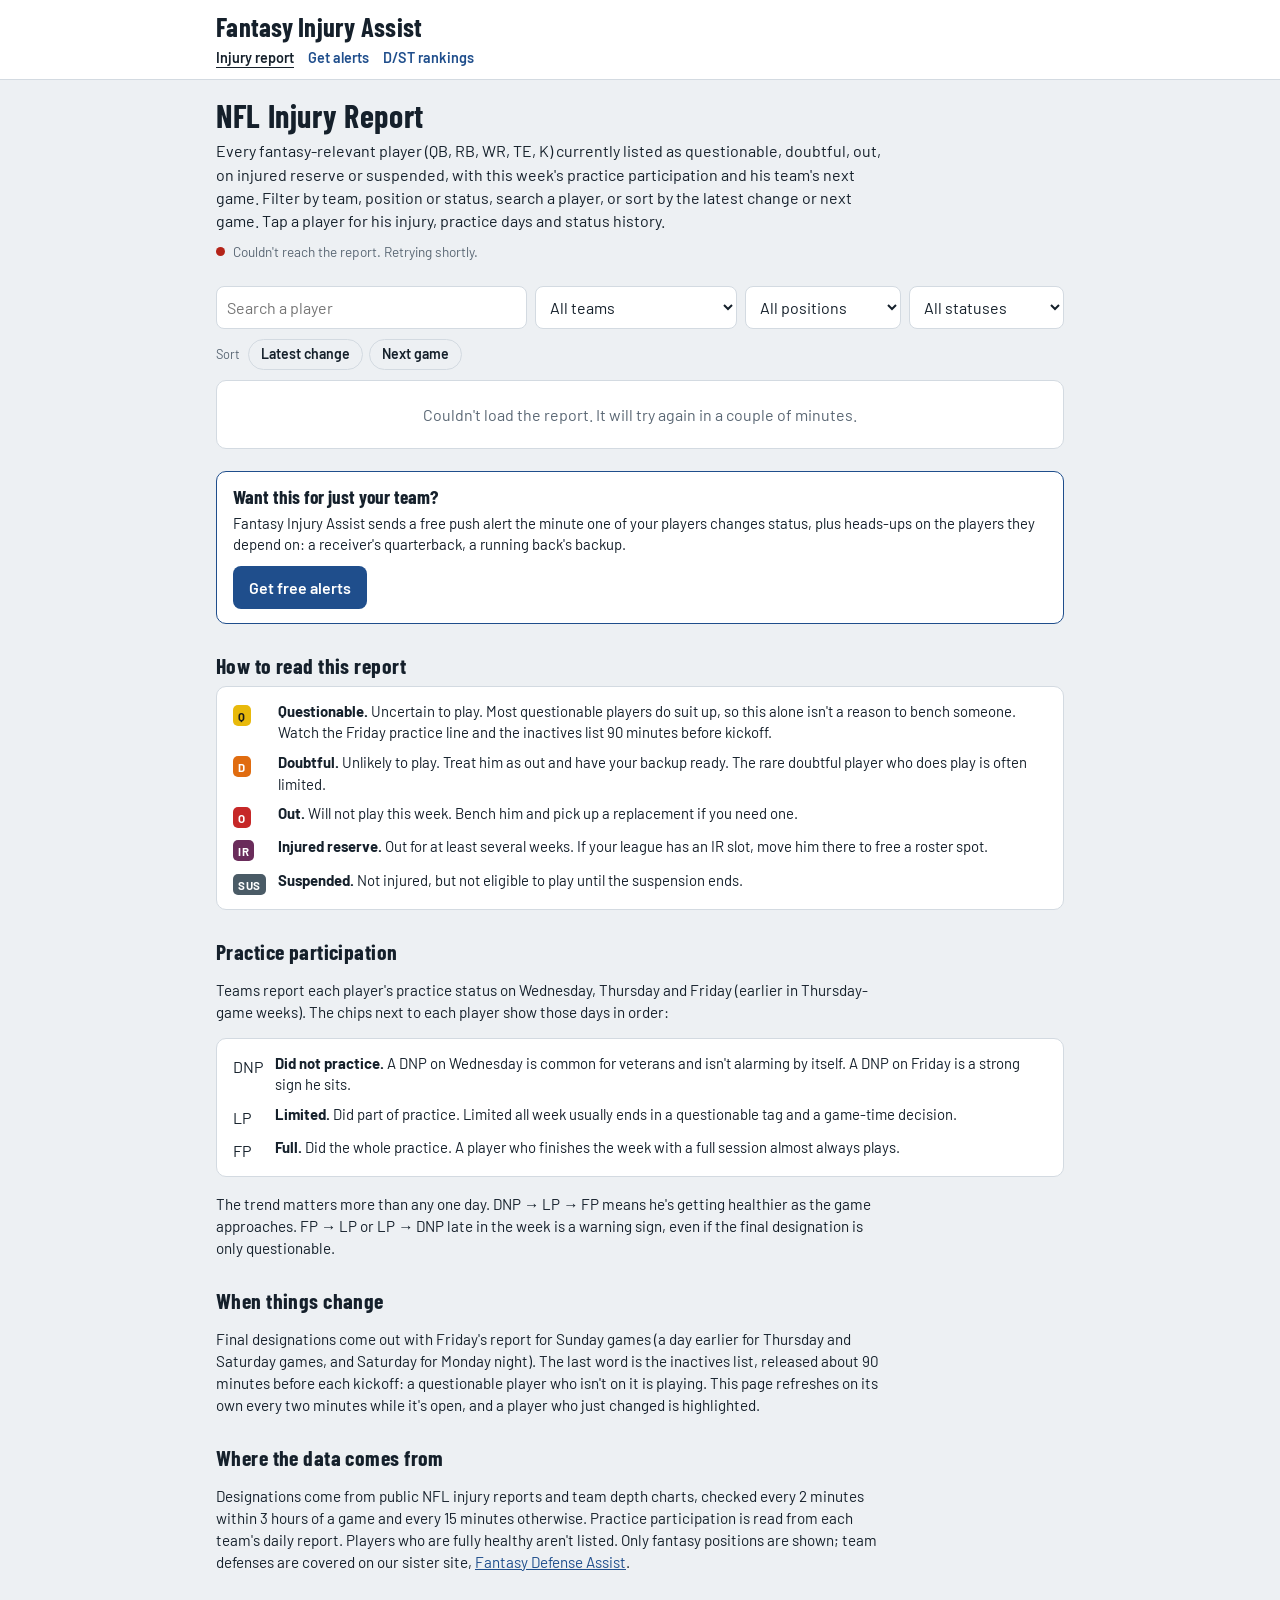
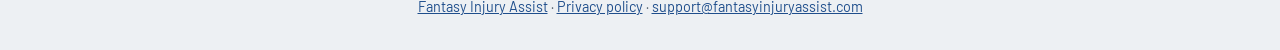
==== commit ff3afaff: "2.9.0" ====
--- a/injuries.html
+++ b/injuries.html
@@ -58,7 +58,7 @@
 <main class="wrap wide">
   <section class="ir-head">
     <h2>NFL Injury Report</h2>
-    <p>Every fantasy-relevant player (QB, RB, WR, TE, K) currently listed as questionable, doubtful, out, on injured reserve or suspended, with this week's practice participation and his team's next game. Filter by team, position or status, search a player, or sort by the latest change or next game.</p>
+    <p>Every fantasy-relevant player (QB, RB, WR, TE, K) currently listed as questionable, doubtful, out, on injured reserve or suspended, with this week's practice participation and his team's next game. Filter by team, position or status, search a player, or sort by the latest change or next game. Tap a player for his injury, practice days and status history.</p>
   </section>
 
   <div id="report"></div>
--- a/app.css
+++ b/app.css
@@ -257,3 +257,30 @@
 .irep .empty{padding:22px 14px}
 .irep .list{margin-bottom:4px}
 .reportlinks{font-size:.85rem;margin:14px 0 0}
+
+/* 2.9.0: tap a player on the injury report for details */
+.irep .pr[data-pid]{cursor:pointer}
+.irep .pr[data-pid]:hover{background:var(--surface2)}
+.irep .inj{font-weight:600;color:var(--ink)}
+.irdlg .dhead{display:flex;gap:12px;align-items:flex-start}
+.irdlg .dhead > div{flex:1;min-width:0}
+.irdlg .dhead h3{margin:0;padding:0}
+.irdlg .dhead .sub{margin:2px 0 0}
+.irdlg .dhead .st{margin-top:2px}
+.irdlg .close{background:none;border:0;font-size:1.4rem;line-height:1;color:var(--muted);padding:2px 6px}
+.irdlg .dline{margin:10px 0 0;font-size:.95rem}
+.irdlg .dline + .dline{margin-top:4px}
+.irdlg .muted{color:var(--muted)}
+.irdlg h4{font:700 1.05rem/1.1 var(--cond);letter-spacing:.03em;margin:18px 0 8px;padding-top:12px;border-top:1px solid var(--line)}
+.irdlg .dlist{list-style:none;margin:0;padding:0;display:grid;gap:5px;font-size:.92rem}
+.irdlg .pc span{font-size:.7rem;font-weight:700;border:1.5px solid var(--line);border-radius:4px;padding:1px 4px}
+.irdlg .pc .DNP{border-color:var(--out);color:var(--out)}
+.irdlg .pc .LP{border-color:var(--q);color:var(--q)}
+.irdlg .pc .FP{border-color:var(--act);color:var(--act)}
+.irdlg .news{padding:0 0 10px;margin:0 0 10px;border-bottom:1px dashed var(--line)}
+.irdlg .news:last-of-type{border-bottom:0}
+.irdlg .nmeta{font-size:.76rem;color:var(--muted);margin-bottom:2px}
+.irdlg .nhead{margin:0;font-weight:600;font-size:.95rem}
+.irdlg .nstory{margin:4px 0 0;font-size:.88rem;color:var(--muted)}
+.irdlg .dnote{background:var(--surface2);border:1px solid var(--line);border-radius:8px;padding:10px 12px;font-size:.9rem}
+.irdlg .dlinks{margin:18px 0 0;padding-top:12px;border-top:1px solid var(--line);font-size:.88rem}
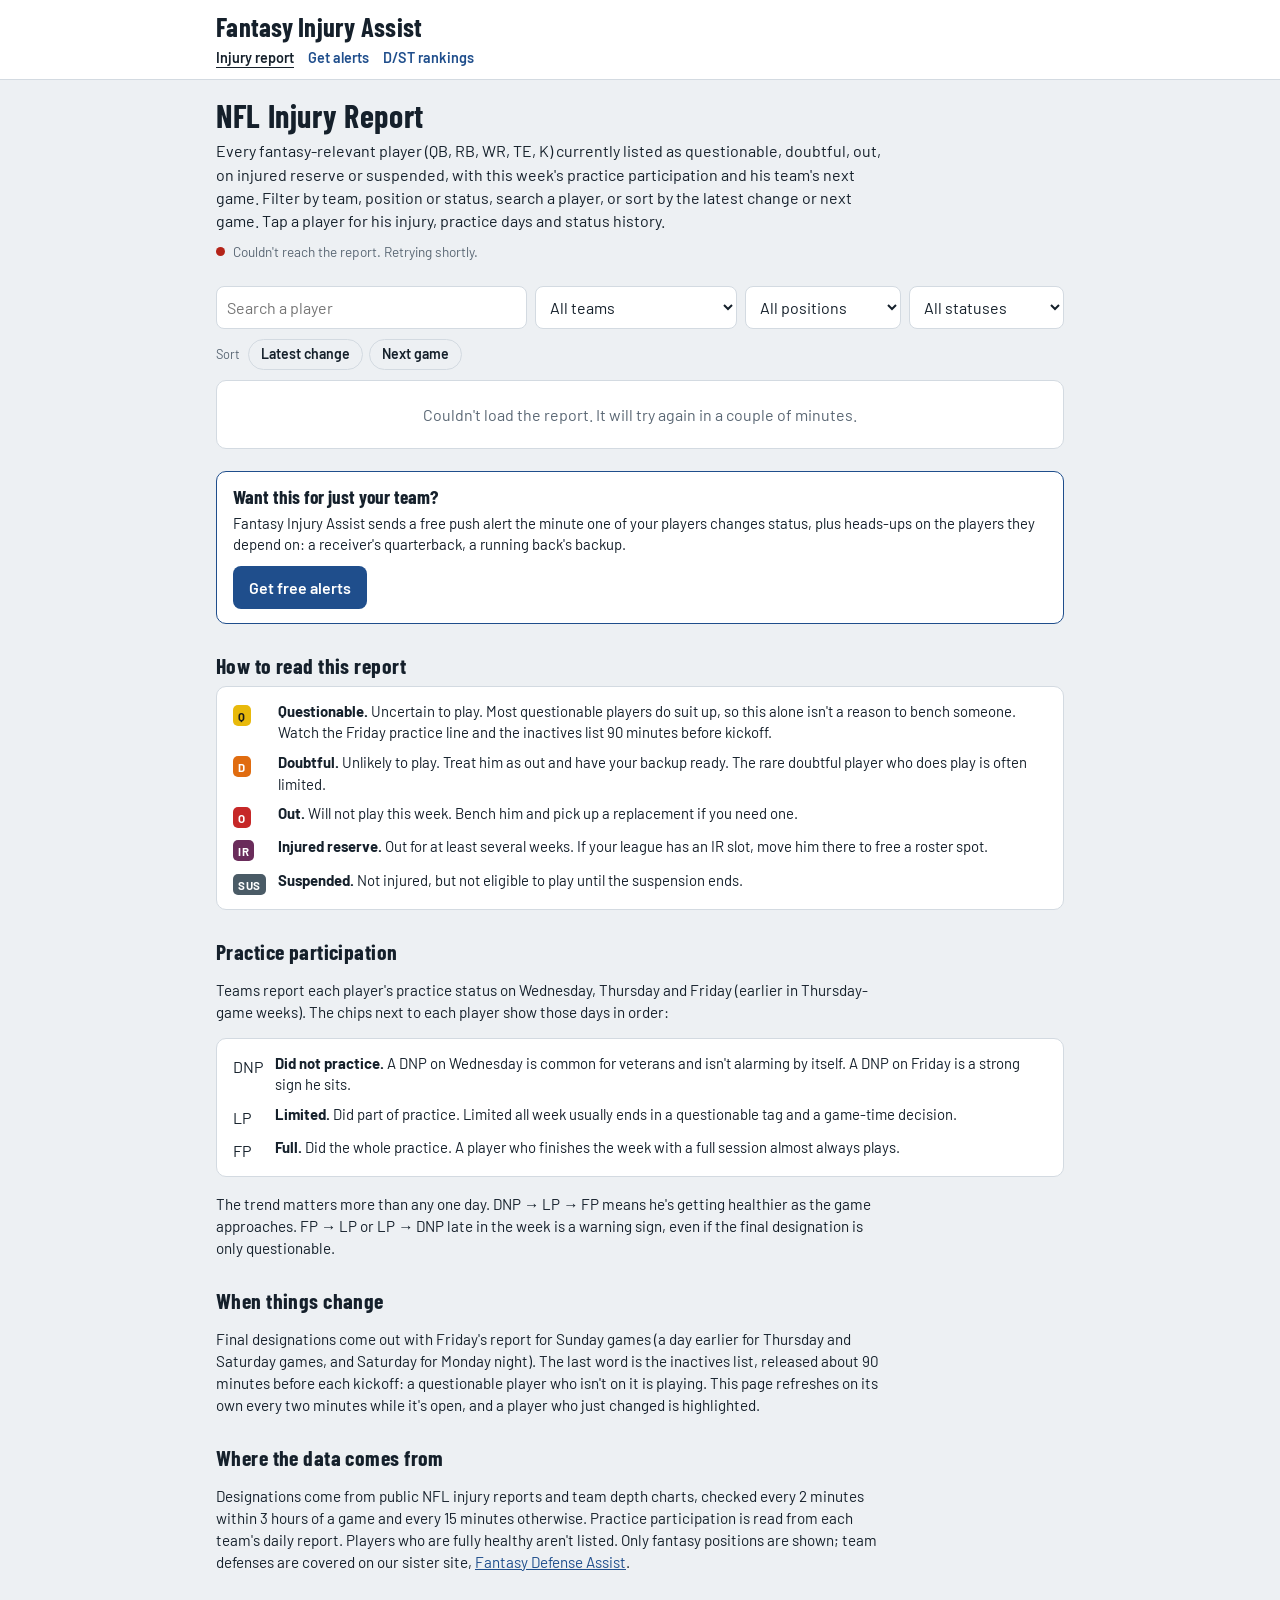
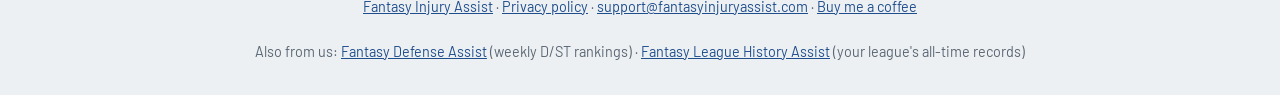
==== commit fdaced1d: "2.9.2 latest news in the player dialog, sister-site footer links Tapping a player on your team now s" ====
--- a/injuries.html
+++ b/injuries.html
@@ -102,7 +102,8 @@
 
   <aside class="adwrap" id="adbox" hidden aria-label="Advertisement"></aside>
 
-  <p class="foot sub"><a href="./">Fantasy Injury Assist</a> · <a href="privacy.html">Privacy policy</a> · <a href="mailto:support@fantasyinjuryassist.com">support@fantasyinjuryassist.com</a></p>
+  <p class="foot sub"><a href="./">Fantasy Injury Assist</a> · <a href="privacy.html">Privacy policy</a> · <a href="mailto:support@fantasyinjuryassist.com">support@fantasyinjuryassist.com</a> · <a href="https://buymeacoffee.com/jrkline1116" target="_blank" rel="noopener">Buy me a coffee</a></p>
+  <p class="foot sub">Also from us: <a href="https://fantasydefenseassist.com/" target="_blank" rel="noopener">Fantasy Defense Assist</a> (weekly D/ST rankings) · <a href="https://fantasyleaguehistoryassist.com/" target="_blank" rel="noopener">Fantasy League History Assist</a> (your league's all-time records)</p>
 </main>
 
 <script src="config.js"></script>
--- a/app.css
+++ b/app.css
@@ -284,3 +284,9 @@
 .irdlg .nstory{margin:4px 0 0;font-size:.88rem;color:var(--muted)}
 .irdlg .dnote{background:var(--surface2);border:1px solid var(--line);border-radius:8px;padding:10px 12px;font-size:.9rem}
 .irdlg .dlinks{margin:18px 0 0;padding-top:12px;border-top:1px solid var(--line);font-size:.88rem}
+
+/* latest news snippet in the player dialog (2.9.2) */
+.pnews{background:var(--surface2);border:1px solid var(--line);border-radius:8px;padding:10px 12px;margin:10px 0;font-size:.9rem}
+.pnews .nmeta{font-size:.78rem;color:var(--muted);margin-bottom:4px}
+.pnews .nhead{font-weight:600;margin:0 0 4px}
+.pnews .nstory{margin:0;color:var(--muted)}
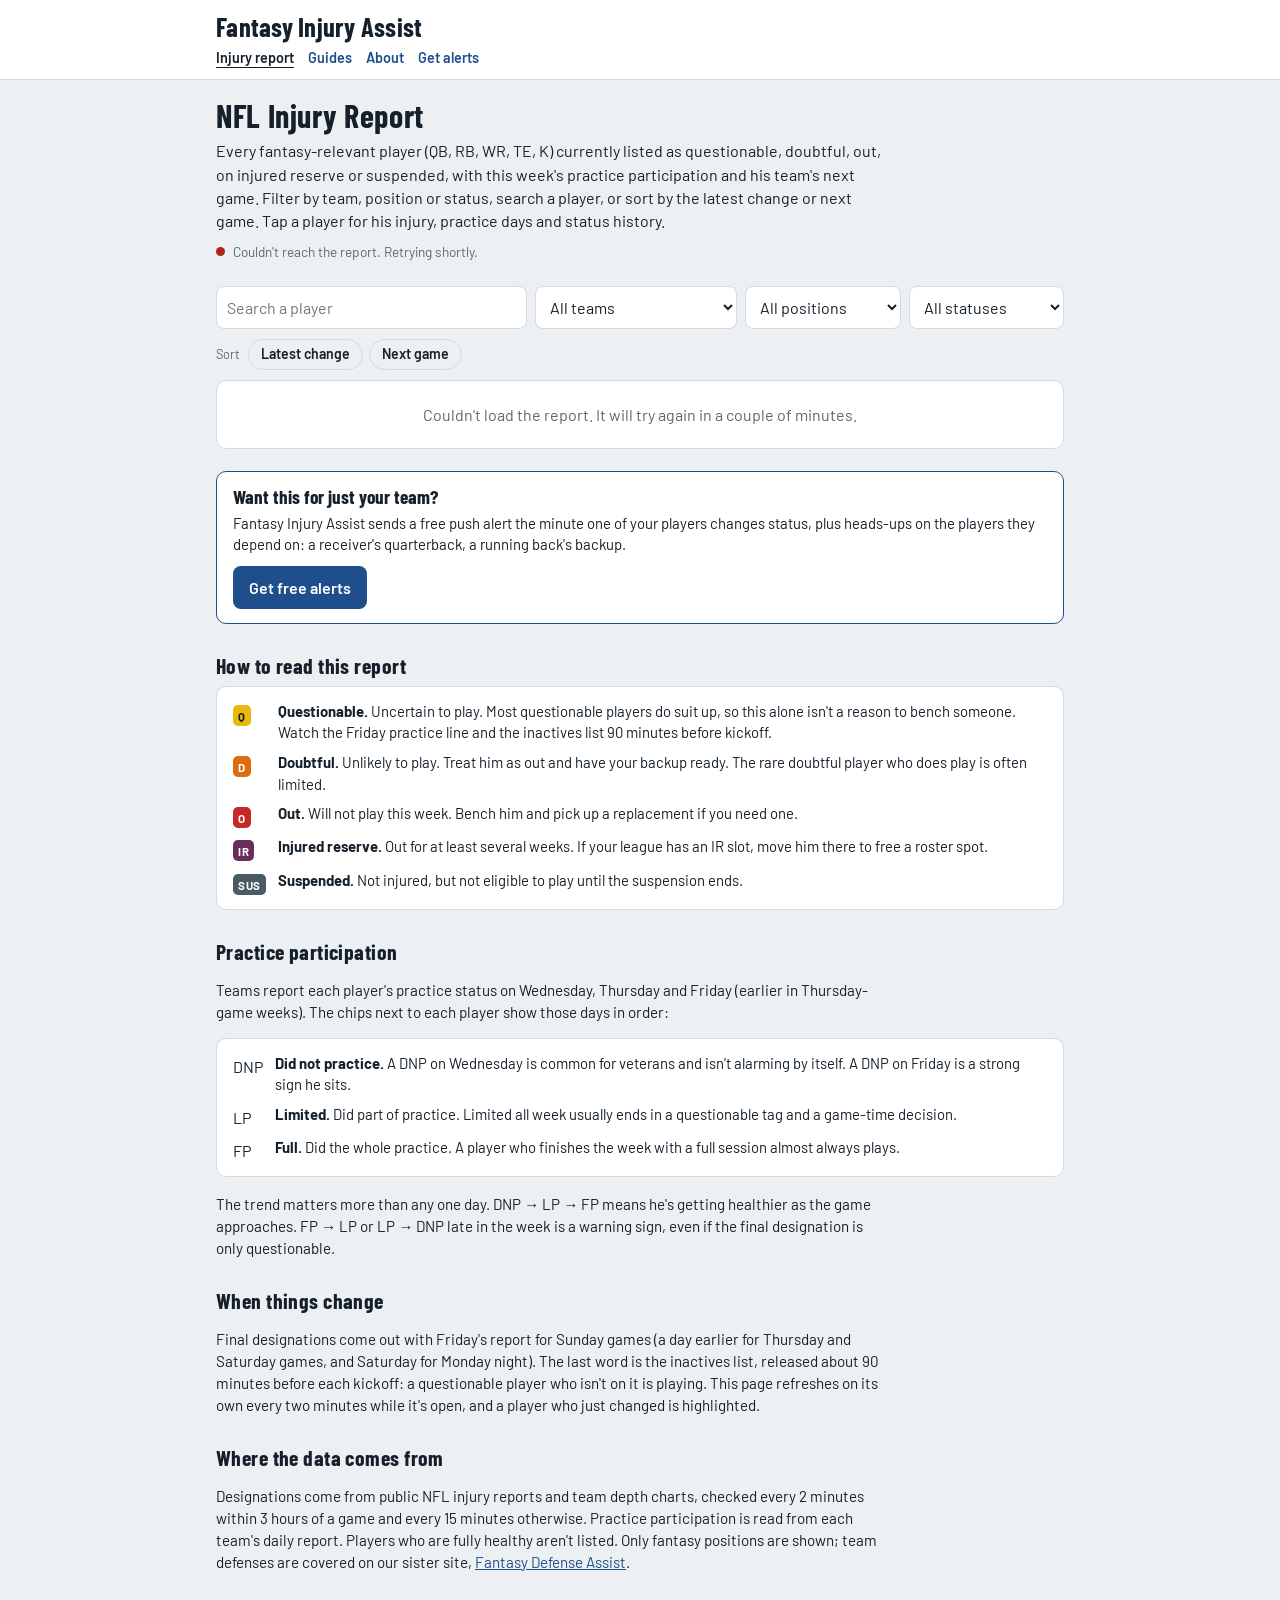
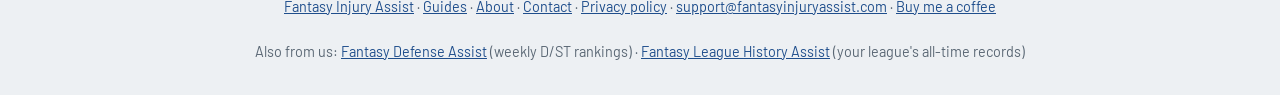
==== commit 09719fdf: "2.9.3 guides, About and Contact pages Six original injury guides (designations, practice reports, in" ====
--- a/injuries.html
+++ b/injuries.html
@@ -49,8 +49,9 @@
     <div class="titlebar"><h1><a href="./">Fantasy Injury Assist</a></h1></div>
     <nav class="topnav" aria-label="Site">
       <a href="injuries.html" aria-current="page">Injury report</a>
+      <a href="guides/">Guides</a>
+      <a href="about.html">About</a>
       <a href="./">Get alerts</a>
-      <a href="https://fantasydefenseassist.com/">D/ST rankings</a>
     </nav>
   </div>
 </header>
@@ -102,7 +103,7 @@
 
   <aside class="adwrap" id="adbox" hidden aria-label="Advertisement"></aside>
 
-  <p class="foot sub"><a href="./">Fantasy Injury Assist</a> · <a href="privacy.html">Privacy policy</a> · <a href="mailto:support@fantasyinjuryassist.com">support@fantasyinjuryassist.com</a> · <a href="https://buymeacoffee.com/jrkline1116" target="_blank" rel="noopener">Buy me a coffee</a></p>
+  <p class="foot sub"><a href="./">Fantasy Injury Assist</a> · <a href="guides/">Guides</a> · <a href="about.html">About</a> · <a href="contact.html">Contact</a> · <a href="privacy.html">Privacy policy</a> · <a href="mailto:support@fantasyinjuryassist.com">support@fantasyinjuryassist.com</a> · <a href="https://buymeacoffee.com/jrkline1116" target="_blank" rel="noopener">Buy me a coffee</a></p>
   <p class="foot sub">Also from us: <a href="https://fantasydefenseassist.com/" target="_blank" rel="noopener">Fantasy Defense Assist</a> (weekly D/ST rankings) · <a href="https://fantasyleaguehistoryassist.com/" target="_blank" rel="noopener">Fantasy League History Assist</a> (your league's all-time records)</p>
 </main>
 
--- a/app.css
+++ b/app.css
@@ -290,3 +290,9 @@
 .pnews .nmeta{font-size:.78rem;color:var(--muted);margin-bottom:4px}
 .pnews .nhead{font-weight:600;margin:0 0 4px}
 .pnews .nstory{margin:0;color:var(--muted)}
+
+/* landing site nav + guide links (2.9.3) */
+.sitenav{display:flex;flex-wrap:wrap;gap:4px 16px;font-size:.9rem;font-weight:600;padding:0 0 10px}
+.sitenav a{text-decoration:none}
+.glinks{padding-left:20px;margin:0 0 10px}
+.glinks li{margin-bottom:6px}
